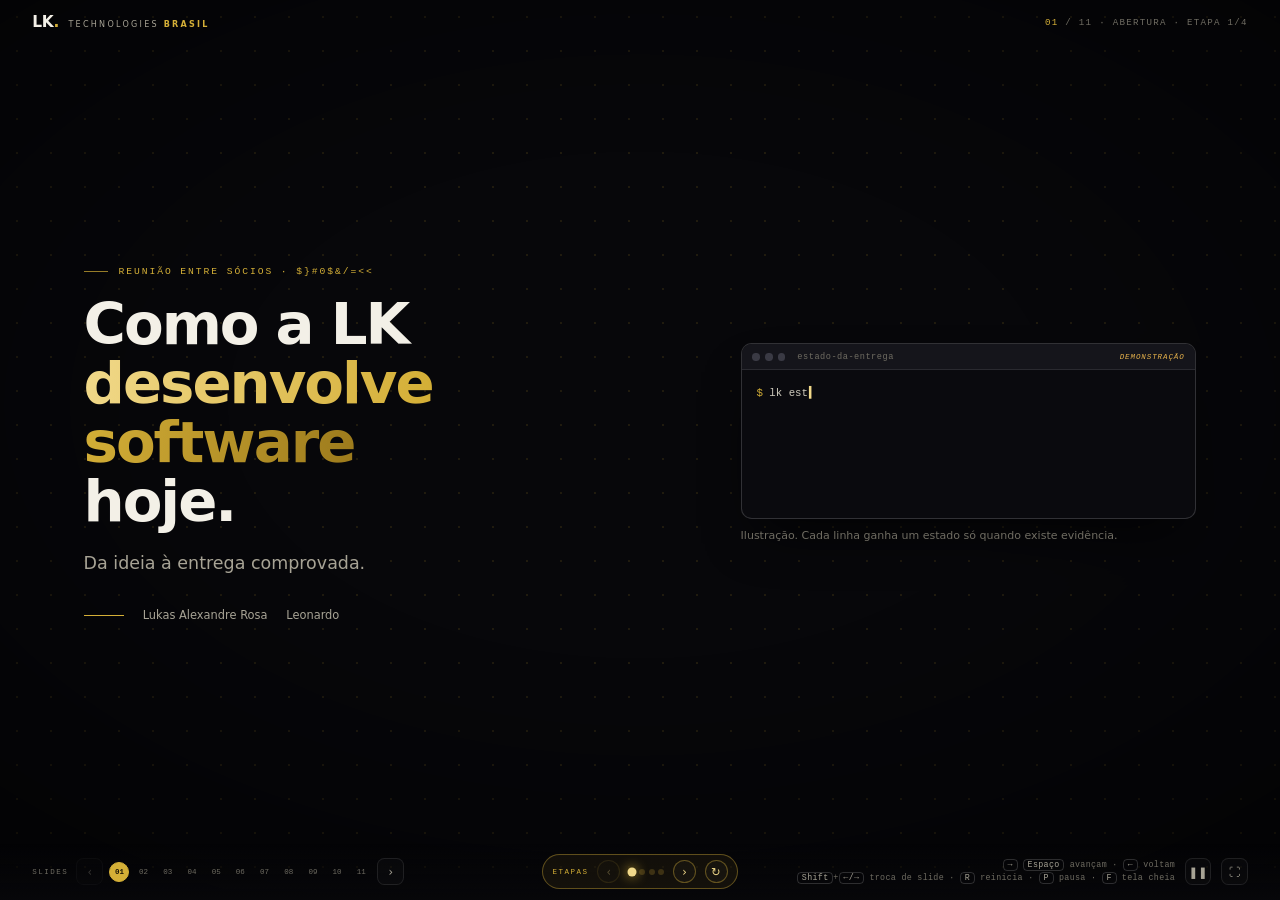
==== index.html @ 269b7177 "Apresentação interativa do fluxo de desenvolvimento da LK Reformulação didática da apresentação: 11 " ====
<!doctype html>
<html lang="pt-BR">
<head>
<meta charset="utf-8" />
<meta name="viewport" content="width=device-width, initial-scale=1" />
<meta name="theme-color" content="#07070a" />
<title>LK Technologies Brasil | Como desenvolvemos software</title>
<meta name="description" content="Experiência interativa do fluxo de desenvolvimento da LK Technologies Brasil, para alinhamento entre Lukas e Leonardo." />
<link rel="stylesheet" href="css/styles.css" />
</head>
<body>
<canvas id="bg" aria-hidden="true"></canvas>
<div class="vignette" aria-hidden="true"></div>

<header class="top">
  <a class="brand" href="#1" aria-label="Voltar à abertura">
    <span class="brand__mono">LK<i>.</i></span>
    <span class="brand__txt">TECHNOLOGIES <b>BRASIL</b></span>
  </a>
  <span class="where" id="where" aria-hidden="true"></span>
</header>

<main id="deck">

<!-- 01 · ABERTURA -->
<section class="slide s1" data-title="Abertura" data-max="3" aria-labelledby="t1">
  <div class="wrap">
    <div>
      <p class="eyebrow ac" style="--i:0" data-decrypt>Reunião entre sócios · 01.11.2026</p>
      <h1 class="h1 ac" id="t1" style="--i:1; margin-top:1.4rem">Como a LK<br /><em>desenvolve software</em><br />hoje.</h1>
      <p class="lead ac" style="--i:2">Da ideia à entrega comprovada.</p>
      <p class="who ac" style="--i:3"><span>Lukas Alexandre Rosa</span><span>Leonardo</span></p>
    </div>
    <div class="term-wrap ac" style="--i:3">
      <div class="term" role="img" aria-label="Demonstração ilustrativa: lista de estados de uma entrega, onde a homologação ainda aguarda GO">
        <div class="term__bar"><i></i><i></i><i></i><span>estado-da-entrega</span><em class="tag-s">demonstração</em></div>
        <div class="term__body" id="heroTerm"></div>
      </div>
      <p class="note">Ilustração. Cada linha ganha um estado só quando existe evidência.</p>
    </div>
  </div>
</section>

<!-- 02 · POR QUE MUDAMOS -->
<section class="slide s2" data-title="Por que mudamos" data-max="2" aria-labelledby="t2">
  <div class="wrap">
    <p class="eyebrow ac" style="--i:0" data-decrypt>Por que mudamos</p>
    <h2 class="h2 ac" id="t2" style="--i:1">Organizar o processo muda <em>o que conseguimos enxergar.</em></h2>
    <div class="cmp ac" style="--i:2">
      <div class="card pane pane--antes" data-lit-at="0" data-dim-at="1">
        <div class="pane__h"><b>ANTES</b><span>Demanda chega, execução com pouca formalização</span></div>
        <div class="chaos" aria-hidden="true">
          <span class="chip" style="left:2%;top:8%;--r:-4deg;--d:0">conversa</span>
          <span class="chip" style="left:38%;top:0%;--r:3deg;--d:1.2">pedido</span>
          <span class="chip" style="left:68%;top:18%;--r:-2deg;--d:2.1">ajuste</span>
          <span class="chip" style="left:14%;top:52%;--r:5deg;--d:.7">código</span>
          <span class="chip" style="left:52%;top:58%;--r:-5deg;--d:1.8">correção</span>
          <span class="chip" style="left:80%;top:62%;--r:3deg;--d:2.6">entrega?</span>
          <span class="q" style="left:30%;top:34%">?</span><span class="q" style="left:62%;top:40%">?</span><span class="q" style="left:44%;top:84%">?</span>
        </div>
        <p class="pane__f">Informação dispersa, decisões difíceis de rastrear, visibilidade limitada.</p>
      </div>
      <div class="card pane pane--hoje" data-lit-from="1" data-dim-until="0">
        <div class="pane__h"><b>HOJE</b><span>Demanda documentada, vinculada e com evidência</span></div>
        <div class="chain" aria-hidden="true">
          <span class="chip">demanda</span><i class="lnk"></i><span class="chip">issue</span><i class="lnk"></i><span class="chip">PR</span><i class="lnk"></i><span class="chip">CI</span><i class="lnk"></i><span class="chip">entrega</span>
        </div>
        <p class="pane__f">Prioridade registrada, implementação ligada a uma issue, qualidade comprovada.</p>
      </div>
    </div>
    <div class="card qa rv" data-from="2">
      <div class="q-h">Pergunta</div><div class="q-h">Antes</div><div class="q-h">Hoje</div>
      <div class="k">Onde está o escopo?</div><div class="b">Numa conversa</div><div class="a">Na issue, com critérios de aceite</div>
      <div class="k">Quem decidiu o quê?</div><div class="b">Difícil de reconstruir</div><div class="a">Registrado no histórico</div>
      <div class="k">Está pronto?</div><div class="b">Sem como provar</div><div class="a">Testes, PR e homologação mostram</div>
    </div>
  </div>
</section>

<!-- 03 · FLUXO COMPLETO -->
<section class="slide s3" data-title="Fluxo completo" data-max="7" aria-labelledby="t3">
  <div class="wrap">
    <p class="eyebrow ac" style="--i:0" data-decrypt>Fluxo completo · 8 etapas</p>
    <h2 class="h2 ac" id="t3" style="--i:1">Uma demanda percorre <em>oito etapas</em> até a entrega.</h2>
    <div class="track ac" id="track3" style="--i:2" role="group" aria-label="Etapas do fluxo; selecione uma">
      <i class="track-fill"></i>
    </div>
    <div class="card stage-card spot ac" style="--i:3" id="det3" aria-live="polite">
      <div class="ph"><span class="ph__n" id="d3n"></span><span class="ph__t" id="d3t"></span><span class="ph__back">Se falhar, a tarefa volta e a correção fica registrada ↩</span></div>
      <div class="fields" id="d3f"></div>
    </div>
  </div>
</section>

<!-- 04 · IDEIA VIRA ISSUE -->
<section class="slide s4" data-title="Ideia vira issue" data-max="7" aria-labelledby="t4">
  <div class="wrap">
    <div style="display:grid;gap:1.1rem">
      <p class="eyebrow ac" style="--i:0" data-decrypt>Uma ideia vira uma issue</p>
      <h2 class="h2 ac" id="t4" style="--i:1; font-size:2.2rem">Não começamos <em>escrevendo código.</em></h2>
      <div class="card idea ac" style="--i:2">
        <span class="idea__tag">Ideia inicial</span>
        <q>Precisamos permitir que um novo usuário crie sua conta na LK.</q>
        <div class="why rv" data-from="7">
          <h4>Sem especificação</h4>
          <p>o código cresce sem limite de escopo</p>
          <p>ninguém consegue provar que funciona</p>
          <p>os bloqueios aparecem tarde</p>
        </div>
      </div>
    </div>
    <div style="display:grid;gap:0.7rem; --i:3" class="ac">
      <span class="tag-demo">Exemplo didático · não é uma issue real</span>
      <div class="gh" role="group" aria-label="Issue em construção">
        <div class="gh__head">
          <b>Cadastro de usuário com e-mail verificado</b><span class="no">#—</span>
          <span class="pill pill--ok rv" data-from="7" style="margin-left:auto">Pronta para execução</span>
        </div>
        <div class="gh__body" id="issueBody">
          <div class="sec rv" data-from="1"><h4>Problema</h4><p>Não existe um caminho próprio para uma pessoa nova criar conta nos produtos da LK.</p></div>
          <div class="sec rv" data-from="2"><h4>Objetivo</h4><p>Permitir o cadastro de um usuário com e-mail verificado.</p></div>
          <div class="sec rv" data-from="3"><h4>Escopo</h4><p>Formulário · validação · e-mail de confirmação · conta na base central.</p></div>
          <div class="sec rv" data-from="4"><h4>Exclusões</h4><p class="x">Login com Google (trilha própria) · recuperação de senha.</p></div>
          <div class="sec rv" data-from="5"><h4>Aceite</h4><ul><li>Pessoa nova cria a conta e recebe o e-mail</li><li>E-mail inválido ou repetido mostra erro claro</li><li>Papéis do LK System interno seguem intactos</li></ul></div>
          <div class="sec rv" data-from="6"><h4>Dependências</h4><p>SMTP confiável · base central de usuários.</p></div>
        </div>
      </div>
    </div>
  </div>
</section>

<!-- 05 · IA -->
<section class="slide s5" data-title="Uso de IA" data-max="5" aria-labelledby="t5">
  <div class="wrap">
    <p class="eyebrow ac" style="--i:0" data-decrypt>Como uso inteligência artificial</p>
    <h2 class="h2 ac" id="t5" style="--i:1">A IA acelera a execução. <em>A decisão continua humana.</em></h2>
    <div class="flow5 ac" style="--i:2">
      <div class="card actor spot" data-lit-at="1" data-on-from="2">
        <span class="role">Estratégia</span><h3>ChatGPT · Mia</h3>
        <p>Consolida contexto, pesquisa, planeja e escreve a especificação.</p>
      </div>
      <div class="conn" data-hot-from="2" id="c1"><span>escopo<br>definido</span><i class="pk"></i></div>
      <div class="card actor spot" data-lit-at="2" data-on-from="3">
        <span class="role">Método</span><h3>DDAE</h3>
        <p>Investiga alternativas e sustenta decisões técnicas.</p><span class="opt">QUANDO APLICÁVEL</span>
      </div>
      <div class="conn" data-hot-from="3"><span>decisão<br>justificada</span><i class="pk"></i></div>
      <div class="card actor spot" data-lit-at="3" data-on-from="4">
        <span class="role">Execução</span><h3>Claude Code</h3>
        <p>Executa uma tarefa delimitada: lê o repositório, implementa e roda verificações.</p>
      </div>
      <div class="conn" data-hot-from="4"><span>diff +<br>testes</span><i class="pk"></i></div>
      <div class="card actor actor--human spot" data-lit-at="4" data-on-from="5">
        <span class="role">Responsabilidade</span><h3>Lukas</h3>
        <p>Orienta, decide, revisa riscos e valida as evidências.</p>
      </div>
    </div>
    <p class="fb rv" data-from="4">Se a evidência não convence, o trabalho volta: ajustar escopo, reexecutar, revisar.</p>
    <div class="card verdict rv" data-from="5"><span class="big">Regra</span><span>A IA <em>acelera</em> pesquisa, código e verificação — não substitui <em>julgamento nem responsabilidade</em> pela entrega.</span></div>
  </div>
</section>

<!-- 06 · GITHUB -->
<section class="slide s6" data-title="GitHub e rastreabilidade" data-max="5" aria-labelledby="t6">
  <div class="wrap">
    <p class="eyebrow ac" style="--i:0" data-decrypt>GitHub · organização e rastreabilidade</p>
    <h2 class="h2 ac" id="t6" style="--i:1">Cada entrega tem <em>endereço e histórico.</em></h2>
    <div class="track ac" id="track6" style="--i:2; --n:6" role="group" aria-label="Hierarquia no GitHub; selecione um elemento"><i class="track-fill"></i></div>
    <div class="card stage-card spot ac" style="--i:3" aria-live="polite">
      <div>
        <div class="ph"><span class="ph__n" id="d6n"></span><span class="ph__t" id="d6t"></span></div>
        <div class="kv" id="d6kv"></div>
      </div>
      <div style="display:grid;gap:0.5rem;align-content:center">
        <span class="tag-demo">Exemplo ilustrativo</span>
        <div class="mock" id="d6m"></div>
      </div>
    </div>
  </div>
</section>

<!-- 07 · DIA A DIA -->
<section class="slide s7" data-title="Meu dia a dia" data-max="7" aria-labelledby="t7">
  <div class="wrap">
    <div style="display:flex;align-items:center;gap:1.2rem;flex-wrap:wrap">
      <div style="display:grid;gap:0.7rem">
        <p class="eyebrow ac" style="--i:0" data-decrypt>Meu dia a dia desenvolvendo</p>
        <h2 class="h2 ac" id="t7" style="--i:1; font-size:2.1rem; max-width:none">Uma issue avança, <em>passo a passo.</em></h2>
      </div>
      <span class="tag-demo ac" style="--i:2; margin-left:auto">Simulação didática · comandos e logs ilustrativos, não são uma execução real</span>
    </div>
    <div class="sim ac" style="--i:3">
      <ol class="card rail" id="rail7">
        <li><b>1</b>Selecionar a tarefa</li><li><b>2</b>Criar a branch</li><li><b>3</b>Desenvolver</li><li><b>4</b>Executar testes</li><li><b>5</b>Abrir o PR</li><li><b>6</b>Verificar o CI</li><li><b>7</b>Registrar o resultado</li>
      </ol>
      <div class="simmain">
        <div class="card kcard" id="k7"><span class="no">card</span><span class="ti">Cadastro de usuário com e-mail verificado</span><span class="pill pill--gold" id="k7s">Pronto para executar</span></div>
        <div class="panes">
          <div class="pn on" data-p="0"><div class="idle card"><b>Próximo card prioritário</b><span>Avance com → para iniciar a simulação.</span></div></div>
          <div class="pn" data-p="1"><div class="card crit"><h4>Lê o card e isola o escopo</h4><ul id="crit1"><li><span class="bx">✓</span>Pessoa nova cria a conta e recebe o e-mail</li><li><span class="bx">✓</span>E-mail inválido ou repetido mostra erro claro</li><li><span class="bx">✓</span>Papéis do LK System interno seguem intactos</li></ul></div></div>
          <div class="pn" data-p="2"><div class="term"><div class="term__bar"><i></i><i></i><i></i><span>terminal · git</span><em class="tag-s">simulação</em></div><div class="term__body" id="tm2"></div></div></div>
          <div class="pn" data-p="3"><div class="term"><div class="term__bar"><i></i><i></i><i></i><span>editor · src/signup.ts</span><em class="tag-s">exemplo</em></div><div class="code"><pre id="cd3"></pre><div class="callout"><div><b>Critério</b>E-mail inválido mostra erro claro</div><div><b>Escopo</b>Só validação. Login com Google fica fora.</div></div></div></div></div>
          <div class="pn" data-p="4"><div class="term"><div class="term__bar"><i></i><i></i><i></i><span>terminal · testes</span><em class="tag-s">saída simulada</em></div><div class="term__body" id="tm4"></div></div></div>
          <div class="pn" data-p="5"><div class="card prc"><h4>Cadastro: criar conta com e-mail verificado <span class="pill pill--ok">Aberto</span></h4><div class="br"><code>feat/cadastro-usuario</code> → <code>main</code></div><ul><li>Fecha a issue do card (vínculo explícito)</li><li>Diff pequeno, dentro do escopo</li><li>Testes e critérios de aceite descritos</li></ul></div></div>
          <div class="pn" data-p="6"><div class="card"><ul class="checks" id="ck6"></ul></div></div>
          <div class="pn" data-p="7"><div class="card done"><div class="ev"><div><b>Pull request</b>revisado e vinculado à issue</div><div><b>Checks</b>lint, tipos, testes e build verdes</div><div><b>Critérios</b>3 de 3 demonstrados</div></div><div class="warnbox">Estado: <b>Validado (G1)</b>. Ainda não publicado: faltam homologação (G2) e publicação (G3).</div></div></div>
        </div>
      </div>
    </div>
  </div>
</section>

<!-- 08 · GATES -->
<section class="slide s8" data-title="Como sabemos que está pronto" data-max="4" aria-labelledby="t8">
  <div class="wrap" style="gap:1.1rem">
    <p class="eyebrow ac" style="--i:0" data-decrypt>Como sabemos que está pronto</p>
    <h2 class="h2 ac" id="t8" style="--i:1; font-size:2.2rem; max-width:none">Três gates. <em>CI verde é só o primeiro.</em></h2>
    <div class="ladder ac" id="ladder8" style="--i:2" role="list" aria-label="Estados de uma entrega"></div>
    <div class="gates ac" id="gates8" style="--i:3"></div>
    <div class="gbottom ac" style="--i:4">
      <div class="card logbox"><div class="term__body" id="log8" style="background:transparent"></div></div>
      <div class="card fixrow">
        <p id="fixTxt"></p>
        <button class="btn rv" data-act="next" data-at="1">Corrigir</button>
      </div>
    </div>
  </div>
</section>

<!-- 09 · CASOS REAIS -->
<section class="slide s9" data-title="Casos reais" data-max="2" aria-labelledby="t9">
  <div class="wrap">
    <p class="eyebrow ac" style="--i:0" data-decrypt>Casos reais da LK</p>
    <h2 class="h2 ac" id="t9" style="--i:1">O método aplicado: <em>três estados diferentes.</em></h2>
    <div class="tabs ac" id="tabs9" style="--i:2" role="group" aria-label="Projetos"></div>
    <div class="card s9det spot ac" style="--i:3" aria-live="polite">
      <div><div class="big-n" id="s9n"></div><div class="big-l" id="s9l"></div><div class="state" id="s9s"></div></div>
      <div><ul class="tl" id="s9tl"></ul><div class="s9links" id="s9lk"></div></div>
    </div>
    <p class="note ac" style="--i:4">Recortes do acompanhamento até 31/10/2026. Os estados podem mudar depois dessa data; nada aqui supõe publicação sem GO registrado.</p>
  </div>
</section>

<!-- 10 · COMO LEONARDO ACOMPANHA -->
<section class="slide s10" data-title="Como Leonardo acompanha" data-max="5" aria-labelledby="t10">
  <div class="wrap" style="gap:1.1rem">
    <p class="eyebrow ac" style="--i:0" data-decrypt>Transparência entre sócios</p>
    <h2 class="h2 ac" id="t10" style="--i:1; font-size:2.3rem; max-width:none">Leonardo acompanha <em>sem precisar perguntar.</em></h2>
    <div style="display:flex;gap:1rem;align-items:center;flex-wrap:wrap; --i:2" class="ac">
      <span class="tag-demo">Visão ilustrativa do GitHub Project · com base nos checkpoints de 31/10</span>
      <div class="qs"><span>O que estamos fazendo?</span><span>O que está bloqueado?</span><span>O que falta decidir?</span><span>Qual evidência sustenta o status?</span></div>
    </div>
    <div class="board ac" id="board10" style="--i:3"></div>
    <div class="card cdet spot ac" style="--i:4" id="cdet10" aria-live="polite"></div>
  </div>
</section>

<!-- 11 · ENCERRAMENTO -->
<section class="slide s11" data-title="Encerramento" data-max="2" aria-labelledby="t11">
  <div class="wrap">
    <p class="eyebrow ac" style="--i:0" data-decrypt>O próximo ciclo da LK</p>
    <div class="asm ac" style="--i:1" aria-hidden="true">
      <i class="rail-l"></i>
      <span class="chip" style="--k:0;--x:4;--y:20;--r:-6deg;--ax:3">necessidade</span>
      <span class="chip" style="--k:1;--x:18;--y:70;--r:5deg;--ax:14">pesquisa</span>
      <span class="chip" style="--k:2;--x:30;--y:10;--r:-3deg;--ax:24">especificação</span>
      <span class="chip" style="--k:3;--x:44;--y:66;--r:6deg;--ax:36.5">planejamento</span>
      <span class="chip" style="--k:4;--x:54;--y:14;--r:-5deg;--ax:48">implementação</span>
      <span class="chip" style="--k:5;--x:66;--y:72;--r:4deg;--ax:61">validação</span>
      <span class="chip" style="--k:6;--x:78;--y:8;--r:-4deg;--ax:72">homologação</span>
      <span class="chip" style="--k:7;--x:88;--y:64;--r:3deg;--ax:85">publicação</span>
    </div>
    <h2 class="h2 ac" id="t11" style="--i:2">Nosso desenvolvimento precisa ser <em>compreensível, rastreável e verificável.</em></h2>
    <div class="prios rv" data-from="2">
      <div class="card"><b>01</b>Concluir e publicar Clientes V2 após o GO</div>
      <div class="card"><b>02</b>Fechar os gates do LK Identity</div>
      <div class="card"><b>03</b>Consolidar Project, CI e runners</div>
      <div class="card"><b>04</b>Replicar o método em novos clientes</div>
    </div>
    <p class="endq rv" data-from="2">Léo, com esse fluxo você acompanha o trabalho, participa das decisões e sabe o que realmente está pronto.</p>
    <p class="endbrand rv" data-from="2">LK<i>.</i><small>TECHNOLOGIES BRASIL</small></p>
  </div>
</section>

</main>

<footer class="bar" role="toolbar" aria-label="Controles da apresentação">
  <div class="ctl-group">
    <span class="ctl-label">Slides</span>
    <div class="gnav">
      <button class="ibtn" id="gPrev" aria-label="Slide anterior">‹</button>
      <div class="dots" id="dots"></div>
      <button class="ibtn" id="gNext" aria-label="Próximo slide">›</button>
    </div>
  </div>
  <div class="snav" id="snav" hidden>
    <span class="ctl-label">Etapas</span>
    <button class="ibtn" id="sPrev" aria-label="Etapa anterior">‹</button>
    <div class="pips" id="pips" aria-hidden="true"></div>
    <button class="ibtn" id="sNext" aria-label="Próxima etapa">›</button>
    <button class="ibtn" id="sReset" aria-label="Reiniciar esta demonstração" title="Reiniciar (R)">↻</button>
  </div>
  <div class="bar-r">
    <div class="keys"><kbd>→</kbd> <kbd>Espaço</kbd> avançam · <kbd>←</kbd> voltam<br /><kbd>Shift</kbd>+<kbd>←/→</kbd> troca de slide · <kbd>R</kbd> reinicia · <kbd>P</kbd> pausa · <kbd>F</kbd> tela cheia</div>
    <button class="ibtn pause-b" id="bPause" aria-label="Pausar animações (P)" title="Pausar (P)">❚❚</button>
    <button class="ibtn" id="bFull" aria-label="Tela cheia (F)" title="Tela cheia (F)">⛶</button>
  </div>
</footer>
<div class="sr" id="live" aria-live="polite"></div>
<noscript><p style="position:fixed;inset:5rem 2rem;color:#f3f0e7">Esta apresentação precisa de JavaScript.</p></noscript>

<script src="js/engine.js"></script>
<script src="js/slides.js"></script>
</body>
</html>
---- css/styles.css ----
/* LK Technologies Brasil — Development Workflow Experience
   Tokens, layout base, componentes e slides. Sem dependências externas. */

:root {
  --bg: #07070a;
  --bg-2: #0d0d11;
  --graphite: #15151b;
  --graphite-2: #1c1c24;
  --line: rgba(255, 255, 255, 0.09);
  --line-2: rgba(255, 255, 255, 0.16);
  --gold: #d4af37;
  --gold-hi: #f1d98a;
  --gold-lo: #9c7a1c;
  --gold-a: rgba(212, 175, 55, 0.14);
  --gold-b: rgba(212, 175, 55, 0.4);
  --text: #f3f0e7;
  --muted: #a7a395;
  --faint: #6f6c62;
  --ok: #62cf92;
  --bad: #ec6a5f;
  --warn: #e9b44c;
  --sans: "Inter", "Segoe UI Variable Text", "Segoe UI", system-ui, -apple-system, sans-serif;
  --mono: "Cascadia Code", "JetBrains Mono", "SFMono-Regular", Consolas, "Liberation Mono", monospace;
  --ease: cubic-bezier(0.22, 0.8, 0.24, 1);
  /* Escala: a interface é desenhada em ~95rem × 53rem e escala com a janela. */
  font-size: clamp(11px, min(1.05vw, 1.9vh), 21px);
  color-scheme: dark;
}

* { box-sizing: border-box; }
html, body { height: 100%; margin: 0; background: var(--bg); color: var(--text); font-family: var(--sans); overflow: hidden; }
body { -webkit-font-smoothing: antialiased; }
button { font: inherit; color: inherit; cursor: pointer; background: none; border: 0; padding: 0; }
a { color: var(--gold-hi); }
:focus-visible { outline: 2px solid var(--gold-hi); outline-offset: 3px; border-radius: 4px; }
h1, h2, h3, p, ul, ol { margin: 0; }
ul, ol { padding: 0; list-style: none; }
code, .mono { font-family: var(--mono); }

#bg { position: fixed; inset: 0; width: 100%; height: 100%; z-index: 0; pointer-events: none; }
.vignette { position: fixed; inset: 0; z-index: 1; pointer-events: none;
  background: radial-gradient(ellipse 80% 70% at 50% 45%, transparent 40%, rgba(0, 0, 0, 0.55) 100%); }

/* ---------- Barra superior ---------- */
.top { position: fixed; z-index: 20; top: 0; left: 0; right: 0; height: 3.3rem; padding: 0 2.4rem;
  display: flex; align-items: center; justify-content: space-between; }
.brand { display: flex; align-items: baseline; gap: 0.7rem; text-decoration: none; color: var(--text); }
.brand__mono { font-weight: 800; font-size: 1.15rem; letter-spacing: -0.02em; }
.brand__mono i { color: var(--gold); font-style: normal; }
.brand__txt { font-size: 0.6rem; letter-spacing: 0.28em; color: var(--muted); }
.brand__txt b { color: var(--gold); font-weight: 600; }
.where { font-family: var(--mono); font-size: 0.68rem; letter-spacing: 0.14em; color: var(--faint); text-transform: uppercase; }
.where b { color: var(--gold); font-weight: 500; }

/* ---------- Palco / slides ---------- */
#deck { position: fixed; inset: 3.3rem 0 4.2rem; z-index: 5; }
.slide { position: absolute; inset: 0; opacity: 0; visibility: hidden; transform: translateY(0.8rem);
  transition: opacity 0.45s var(--ease), transform 0.55s var(--ease), visibility 0s 0.5s; }
.slide.is-active { opacity: 1; visibility: visible; transform: none; transition: opacity 0.5s var(--ease), transform 0.6s var(--ease); }
.slide:not(.is-active) * { animation-play-state: paused !important; }
.wrap { height: 100%; width: 100%; max-width: 92rem; margin: 0 auto; padding: 0 4.6rem; display: flex; flex-direction: column; justify-content: center; gap: 1.5rem; }

.eyebrow { font-family: var(--mono); font-size: 0.72rem; letter-spacing: 0.2em; text-transform: uppercase; color: var(--gold); display: flex; align-items: center; gap: 0.8rem; }
.eyebrow::before { content: ""; width: 1.8rem; height: 1px; background: var(--gold); opacity: 0.7; }
.h2 { font-size: 2.55rem; line-height: 1.08; letter-spacing: -0.025em; font-weight: 650; max-width: 26ch; }
.h2 em, .h1 em { font-style: normal; background: linear-gradient(100deg, var(--gold-hi), var(--gold) 55%, var(--gold-lo)); -webkit-background-clip: text; background-clip: text; color: transparent; }
.lead { font-size: 1.12rem; line-height: 1.5; color: var(--muted); max-width: 52ch; }
.note { font-size: 0.82rem; color: var(--faint); line-height: 1.45; }
.tag-demo { display: inline-flex; align-items: center; gap: 0.5rem; font-family: var(--mono); font-size: 0.64rem; letter-spacing: 0.14em; text-transform: uppercase; color: var(--warn); border: 1px dashed rgba(233, 180, 76, 0.5); padding: 0.28rem 0.6rem; border-radius: 99px; width: fit-content; }
.tag-demo::before { content: ""; width: 0.38rem; height: 0.38rem; border-radius: 50%; background: var(--warn); }

/* Entrada: Animated Content (cascata por --i) */
.ac { opacity: 0; transform: translateY(0.9rem); }
.slide.is-active .ac { opacity: 1; transform: none; transition: opacity 0.7s var(--ease), transform 0.8s var(--ease); transition-delay: calc(var(--i, 0) * 80ms + 120ms); }

/* Revelar por etapa (aplicado via data-from / data-at / data-until) */
.rv { opacity: 0; transform: translateY(0.7rem); pointer-events: none; transition: opacity 0.5s var(--ease), transform 0.6s var(--ease); }
.rv[data-show="1"] { opacity: 1; transform: none; pointer-events: auto; }
[data-dim="1"] { opacity: 0.32; filter: saturate(0.4); }

/* ---------- Cartões, Spotlight ---------- */
.card { position: relative; background: linear-gradient(180deg, rgba(255, 255, 255, 0.035), rgba(255, 255, 255, 0.015)); border: 1px solid var(--line); border-radius: 0.9rem; overflow: hidden; transition: border-color 0.4s, background 0.4s, opacity 0.5s, filter 0.5s, transform 0.5s var(--ease); }
.spot::before { content: ""; position: absolute; inset: 0; pointer-events: none; opacity: 0; transition: opacity 0.35s;
  background: radial-gradient(18rem circle at var(--mx, 50%) var(--my, 50%), rgba(212, 175, 55, 0.16), transparent 65%); }
.spot:hover::before { opacity: 1; }
.spot > * { position: relative; }
.card[data-on="1"] { border-color: var(--line-2); }
.card[data-lit="1"] { border-color: var(--gold-b); background: linear-gradient(180deg, rgba(212, 175, 55, 0.1), rgba(212, 175, 55, 0.025)); box-shadow: 0 0 0 1px rgba(212, 175, 55, 0.12), 0 1.2rem 3rem -1.4rem rgba(212, 175, 55, 0.35); }

/* ---------- Barra inferior (navegação global x etapas) ---------- */
.bar { position: fixed; z-index: 20; left: 0; right: 0; bottom: 0; height: 4.2rem; padding: 0 2.4rem; display: grid; grid-template-columns: 1fr auto 1fr; align-items: center; gap: 1.2rem; background: linear-gradient(0deg, rgba(7, 7, 10, 0.95), rgba(7, 7, 10, 0)); }
.ctl-group { display: flex; align-items: center; gap: 0.6rem; }
.ctl-label { font-family: var(--mono); font-size: 0.56rem; letter-spacing: 0.2em; color: var(--faint); text-transform: uppercase; }
.gnav { display: flex; align-items: center; gap: 0.45rem; }
.ibtn { width: 2rem; height: 2rem; display: inline-grid; place-items: center; border-radius: 0.55rem; border: 1px solid var(--line); color: var(--muted); background: rgba(255, 255, 255, 0.02); transition: all 0.25s; font-size: 0.85rem; }
.ibtn:hover { border-color: var(--gold-b); color: var(--gold-hi); }
.ibtn[disabled] { opacity: 0.3; pointer-events: none; }
.dots { display: flex; gap: 0.3rem; align-items: center; }
.dot { width: 1.5rem; height: 1.5rem; display: grid; place-items: center; border-radius: 50%; font-family: var(--mono); font-size: 0.56rem; color: var(--faint); border: 1px solid transparent; transition: all 0.3s; }
.dot:hover { color: var(--text); border-color: var(--line-2); }
.dot[aria-current="true"] { color: #1a1405; background: var(--gold); border-color: var(--gold); font-weight: 700; }
.dot.seen { color: var(--muted); }
.snav { display: flex; align-items: center; gap: 0.65rem; padding: 0.38rem 0.7rem; border-radius: 99px; border: 1px solid var(--gold-b); background: rgba(212, 175, 55, 0.07); transition: opacity 0.3s; }
.snav[hidden] { display: none; }
.snav .ctl-label { color: var(--gold); }
.snav .ibtn { border-color: var(--gold-b); color: var(--gold-hi); width: 1.7rem; height: 1.7rem; border-radius: 50%; }
.pips { display: flex; gap: 0.28rem; align-items: center; }
.pip { width: 0.45rem; height: 0.45rem; border-radius: 50%; background: rgba(212, 175, 55, 0.22); transition: all 0.3s; }
.pip.on { background: var(--gold); }
.pip.cur { background: var(--gold-hi); transform: scale(1.5); box-shadow: 0 0 0.6rem var(--gold); }
.bar-r { display: flex; justify-content: flex-end; align-items: center; gap: 0.7rem; }
.keys { font-size: 0.62rem; color: var(--faint); font-family: var(--mono); letter-spacing: 0.04em; text-align: right; line-height: 1.5; }
.keys kbd { font-family: var(--mono); border: 1px solid var(--line-2); border-radius: 4px; padding: 0 0.28rem; color: var(--muted); }
body.paused .pause-b { color: var(--warn); border-color: var(--warn); }
.sr { position: absolute; width: 1px; height: 1px; overflow: hidden; clip: rect(0 0 0 0); white-space: nowrap; }

/* ---------- Trilho Stepper (slides 3 e 6) ---------- */
.track { --n: 8; --p: 0; position: relative; display: grid; grid-template-columns: repeat(var(--n), 1fr); }
.track::before, .track-fill { content: ""; position: absolute; top: 1.2rem; left: calc(50% / var(--n)); height: 2px; }
.track::before { right: calc(50% / var(--n)); background: var(--line-2); }
.track-fill { width: calc((100% - 100% / var(--n)) * var(--p)); background: linear-gradient(90deg, var(--gold-lo), var(--gold-hi)); transition: width 0.8s var(--ease); box-shadow: 0 0 0.8rem rgba(212, 175, 55, 0.6); }
.track-fill::after { content: ""; position: absolute; right: -0.35rem; top: -0.33rem; width: 0.7rem; height: 0.7rem; border-radius: 50%; background: var(--gold-hi); box-shadow: 0 0 1rem 0.2rem rgba(241, 217, 138, 0.8); }
.node { position: relative; z-index: 2; display: flex; flex-direction: column; align-items: center; gap: 0.6rem; text-align: center; padding: 0 0.2rem; }
.node__c { width: 2.45rem; height: 2.45rem; border-radius: 50%; display: grid; place-items: center; font-family: var(--mono); font-size: 0.78rem; background: var(--bg-2); border: 1.5px solid var(--line-2); color: var(--muted); transition: all 0.5s var(--ease); }
.node__t { font-size: 0.82rem; font-weight: 550; color: var(--muted); transition: color 0.4s; }
.node:hover .node__c { border-color: var(--gold-b); color: var(--gold-hi); }
.node[data-state="done"] .node__c { background: rgba(212, 175, 55, 0.18); border-color: var(--gold); color: var(--gold-hi); }
.node[data-state="done"] .node__t { color: var(--text); }
.node[data-state="active"] .node__c { background: var(--gold); color: #1a1405; border-color: var(--gold-hi); transform: scale(1.18); box-shadow: 0 0 1.6rem rgba(212, 175, 55, 0.55); font-weight: 700; }
.node[data-state="active"] .node__t { color: var(--gold-hi); }

/* ---------- Slide 1 ---------- */
.s1 .wrap { justify-content: center; display: grid; grid-template-columns: 1.15fr 0.85fr; align-items: center; gap: 3rem; }
.h1 { font-size: 4.3rem; line-height: 1.02; letter-spacing: -0.035em; font-weight: 700; }
.s1 .lead { margin-top: 1.4rem; font-size: 1.3rem; }
.s1 .who { margin-top: 2.4rem; display: flex; gap: 1.4rem; align-items: center; font-size: 0.85rem; color: var(--muted); }
.s1 .who::before { content: ""; width: 3rem; height: 1px; background: var(--gold); }
.term { background: #0a0a0e; border: 1px solid var(--line-2); border-radius: 0.8rem; overflow: hidden; font-family: var(--mono); box-shadow: 0 2rem 4rem -1.5rem rgba(0, 0, 0, 0.8); }
.term__bar { display: flex; align-items: center; gap: 0.4rem; padding: 0.55rem 0.8rem; background: var(--graphite); border-bottom: 1px solid var(--line); font-size: 0.64rem; color: var(--faint); }
.term__bar i { width: 0.55rem; height: 0.55rem; border-radius: 50%; background: #3a3a44; }
.term__bar span { margin-left: 0.5rem; letter-spacing: 0.06em; }
.term__bar .tag-s { margin-left: auto; color: var(--warn); letter-spacing: 0.12em; text-transform: uppercase; font-size: 0.56rem; }
.term__body { padding: 1rem 1.1rem; font-size: 0.8rem; line-height: 1.75; color: #cfcbbd; min-height: 11rem; white-space: pre-wrap; }
.term__body .p { color: var(--gold); }
.term__body .ok { color: var(--ok); }
.term__body .bad { color: var(--bad); }
.term__body .dim { color: var(--faint); }
.term__body .wait { color: var(--warn); }
.caret::after { content: "▍"; color: var(--gold-hi); animation: blink 1s steps(2) infinite; margin-left: 1px; }
@keyframes blink { 50% { opacity: 0; } }
.s1 .term-wrap { display: grid; gap: 0.7rem; }

/* ---------- Slide 2 ---------- */
.cmp { display: grid; grid-template-columns: 1fr 1fr; gap: 1.2rem; }
.pane { padding: 1.1rem 1.3rem 1.2rem; display: flex; flex-direction: column; gap: 0.9rem; min-height: 15rem; }
.pane__h { display: flex; align-items: baseline; gap: 0.8rem; }
.pane__h b { font-family: var(--mono); letter-spacing: 0.16em; font-size: 0.78rem; }
.pane__h span { color: var(--muted); font-size: 0.86rem; }
.pane--antes .pane__h b { color: var(--bad); }
.pane--hoje .pane__h b { color: var(--gold-hi); }
.chaos { position: relative; flex: 1; min-height: 9.6rem; }
.chip { position: absolute; padding: 0.38rem 0.7rem; border-radius: 0.5rem; border: 1px solid var(--line-2); background: var(--graphite); font-size: 0.78rem; color: var(--muted); white-space: nowrap; }
.chaos .chip { border-style: dashed; animation: drift 6s ease-in-out infinite alternate; animation-delay: calc(var(--d, 0) * -1s); }
@keyframes drift { from { translate: 0 0; rotate: var(--r, 0deg); } to { translate: 0.35rem -0.4rem; rotate: calc(var(--r, 0deg) * -0.6); } }
.chaos .q { position: absolute; color: var(--bad); font-family: var(--mono); font-size: 1.1rem; opacity: 0.7; }
.chain { flex: 1; display: flex; align-items: center; flex-wrap: nowrap; min-height: 9.6rem; }
.chain .chip { position: relative; border-color: var(--gold-b); color: var(--text); background: rgba(212, 175, 55, 0.08); }
.lnk { flex: 1; height: 2px; background: var(--gold-b); transform-origin: left; transform: scaleX(0); transition: transform 0.7s var(--ease); min-width: 0.6rem; }
[data-step="1"] .lnk, [data-step="2"] .lnk { transform: scaleX(1); }
.chain .chip { opacity: 0.4; transition: opacity 0.5s, transform 0.5s; }
[data-step="1"] .chain .chip, [data-step="2"] .chain .chip { opacity: 1; }
.chain .chip:nth-of-type(2) { transition-delay: 0.1s; } .chain .chip:nth-of-type(3) { transition-delay: 0.2s; }
.chain .chip:nth-of-type(4) { transition-delay: 0.3s; } .chain .chip:nth-of-type(5) { transition-delay: 0.4s; }
.pane__f { font-size: 0.82rem; color: var(--muted); }
.qa { display: grid; grid-template-columns: 1.1fr 1fr 1fr; font-size: 0.9rem; }
.qa > div { padding: 0.62rem 1rem; border-top: 1px solid var(--line); }
.qa .q-h { color: var(--faint); font-family: var(--mono); font-size: 0.66rem; letter-spacing: 0.14em; text-transform: uppercase; border-top: 0; }
.qa .b { color: var(--muted); }
.qa .a { color: var(--gold-hi); }
.qa .k { color: var(--text); font-weight: 550; }

/* ---------- Slide 3 ---------- */
.stage-card { padding: 1.4rem 1.6rem 1.5rem; margin-top: 0.4rem; }
.ph { display: flex; align-items: baseline; gap: 1rem; margin-bottom: 1.1rem; }
.ph__n { font-family: var(--mono); font-size: 0.8rem; color: var(--gold); letter-spacing: 0.1em; }
.ph__t { font-size: 1.7rem; font-weight: 650; letter-spacing: -0.02em; }
.ph__back { margin-left: auto; font-size: 0.74rem; color: var(--faint); }
.fields { display: grid; grid-template-columns: repeat(5, 1fr); gap: 0.8rem; position: relative; }
.fld { padding: 0.15rem 0 0 0.85rem; border-left: 2px solid var(--line-2); position: relative; }
.fld:nth-child(2) { border-color: var(--gold-lo); }
.fld:nth-child(5) { border-color: var(--gold); }
.fld small { display: block; font-family: var(--mono); font-size: 0.6rem; letter-spacing: 0.16em; text-transform: uppercase; color: var(--faint); margin-bottom: 0.4rem; }
.fld p { font-size: 0.9rem; line-height: 1.4; color: var(--text); }
.fld:nth-child(5) small { color: var(--gold); }
.swap .fld { animation: fld-in 0.65s var(--ease) both; animation-delay: calc(var(--k) * 70ms); }
@keyframes fld-in { from { opacity: 0; transform: translateY(0.7rem); } to { opacity: 1; transform: none; } }

/* ---------- Slide 4 ---------- */
.s4 .wrap { display: grid; grid-template-columns: 0.85fr 1.15fr; gap: 2.6rem; align-items: center; }
.idea { padding: 1.5rem; display: grid; gap: 1rem; }
.idea q { display: block; font-size: 1.5rem; line-height: 1.3; font-weight: 550; letter-spacing: -0.015em; quotes: "“" "”"; }
.idea__tag { font-family: var(--mono); font-size: 0.62rem; letter-spacing: 0.16em; text-transform: uppercase; color: var(--faint); }
.why { display: grid; gap: 0.55rem; padding-top: 0.5rem; border-top: 1px solid var(--line); }
.why p { font-size: 0.86rem; color: var(--muted); display: flex; gap: 0.6rem; }
.why p::before { content: "✕"; color: var(--bad); font-family: var(--mono); }
.why h4 { margin: 0; font-size: 0.78rem; font-family: var(--mono); color: var(--gold); letter-spacing: 0.14em; text-transform: uppercase; }
.gh { background: #0f1015; border: 1px solid var(--line-2); border-radius: 0.8rem; overflow: hidden; }
.gh__head { padding: 0.8rem 1.1rem; background: var(--graphite); border-bottom: 1px solid var(--line); display: flex; align-items: center; gap: 0.7rem; flex-wrap: wrap; }
.gh__head b { font-size: 1rem; font-weight: 600; }
.gh__head .no { color: var(--faint); font-family: var(--mono); font-size: 0.85rem; }
.pill { font-family: var(--mono); font-size: 0.62rem; letter-spacing: 0.06em; padding: 0.18rem 0.55rem; border-radius: 99px; border: 1px solid var(--line-2); color: var(--muted); white-space: nowrap; }
.pill--gold { color: var(--gold-hi); border-color: var(--gold-b); background: var(--gold-a); }
.pill--ok { color: var(--ok); border-color: rgba(98, 207, 146, 0.45); background: rgba(98, 207, 146, 0.08); }
.pill--bad { color: var(--bad); border-color: rgba(236, 106, 95, 0.5); background: rgba(236, 106, 95, 0.08); }
.pill--warn { color: var(--warn); border-color: rgba(233, 180, 76, 0.5); background: rgba(233, 180, 76, 0.08); }
.gh__body { padding: 0.5rem 1.1rem 0.8rem; display: grid; }
.sec { display: grid; grid-template-columns: 7.4rem 1fr; gap: 0.8rem; padding: 0.5rem 0; border-top: 1px solid var(--line); font-size: 0.86rem; line-height: 1.4; align-items: baseline; }
.sec:first-child { border-top: 0; }
.sec h4 { margin: 0; font-family: var(--mono); font-size: 0.64rem; letter-spacing: 0.14em; text-transform: uppercase; color: var(--gold); }
.sec p, .sec li { color: var(--text); }
.sec li { display: flex; gap: 0.5rem; }
.sec li::before { content: "☐"; color: var(--muted); }
.sec .x { color: var(--muted); }
.sec--new { background: linear-gradient(90deg, rgba(212, 175, 55, 0.12), transparent); margin: 0 -1.1rem; padding-left: 1.1rem; padding-right: 1.1rem; }

/* ---------- Slide 5 ---------- */
.flow5 { display: flex; align-items: stretch; gap: 0; }
.actor { flex: 1; padding: 1.2rem 1.15rem; display: flex; flex-direction: column; gap: 0.5rem; min-width: 0; }
.actor .role { font-family: var(--mono); font-size: 0.6rem; letter-spacing: 0.18em; text-transform: uppercase; color: var(--faint); }
.actor h3 { font-size: 1.25rem; font-weight: 650; letter-spacing: -0.01em; }
.actor p { font-size: 0.86rem; line-height: 1.42; color: var(--muted); }
.actor .opt { font-family: var(--mono); font-size: 0.6rem; color: var(--warn); }
.actor--human { border-color: var(--gold-b); }
.conn { flex: 0 0 5.6rem; position: relative; display: flex; align-items: center; justify-content: center; }
.conn::before { content: ""; position: absolute; left: 0; right: 0; height: 2px; background: var(--line-2); }
.conn.hot::before { background: linear-gradient(90deg, var(--gold-lo), var(--gold-hi)); }
.conn span { position: absolute; top: 24%; font-family: var(--mono); font-size: 0.56rem; letter-spacing: 0.08em; color: var(--gold-hi); text-align: center; line-height: 1.25; background: var(--bg); padding: 0 0.2rem; transform: translateY(-2.1rem); width: 5.4rem; opacity: 0; transition: opacity 0.5s; }
.conn.hot span { opacity: 1; }
.conn .pk { position: absolute; left: 0; width: 0.6rem; height: 0.6rem; border-radius: 50%; background: var(--gold-hi); box-shadow: 0 0 1rem var(--gold); opacity: 0; }
.conn.hot .pk { animation: pk 1.5s var(--ease) infinite; }
@keyframes pk { 0% { left: 0; opacity: 0; } 15% { opacity: 1; } 85% { opacity: 1; } 100% { left: calc(100% - 0.6rem); opacity: 0; } }
.fb { margin-top: 0.4rem; display: flex; align-items: center; gap: 0.8rem; font-family: var(--mono); font-size: 0.66rem; color: var(--faint); }
.fb::before { content: "↩"; color: var(--gold); font-size: 1rem; }
.verdict { padding: 1.1rem 1.5rem; display: flex; align-items: center; gap: 1.2rem; font-size: 1.15rem; font-weight: 550; letter-spacing: -0.01em; border-color: var(--gold-b); background: linear-gradient(90deg, rgba(212, 175, 55, 0.12), rgba(212, 175, 55, 0.02)); }
.verdict em { font-style: normal; color: var(--gold-hi); }
.verdict .big { font-family: var(--mono); font-size: 0.7rem; color: var(--gold); letter-spacing: 0.16em; text-transform: uppercase; white-space: nowrap; }

/* ---------- Slide 6 ---------- */
.s6 .stage-card { display: grid; grid-template-columns: 1.1fr 0.9fr; gap: 2rem; align-items: stretch; }
.s6 .ph { margin-bottom: 0.7rem; }
.kv { display: grid; gap: 0.75rem; }
.kv div { border-left: 2px solid var(--line-2); padding-left: 0.85rem; }
.kv small { display: block; font-family: var(--mono); font-size: 0.6rem; letter-spacing: 0.16em; text-transform: uppercase; color: var(--faint); margin-bottom: 0.2rem; }
.kv p { font-size: 0.95rem; line-height: 1.4; }
.kv div:last-child { border-color: var(--gold); }
.kv div:last-child small { color: var(--gold); }
.mock { background: #0f1015; border: 1px solid var(--line-2); border-radius: 0.7rem; padding: 0.9rem 1rem; font-size: 0.82rem; display: flex; flex-direction: column; gap: 0.5rem; justify-content: center; min-height: 11rem; }
.mock .mt { font-family: var(--mono); font-size: 0.6rem; letter-spacing: 0.14em; color: var(--faint); text-transform: uppercase; }
.mock .mh { font-weight: 600; font-size: 0.98rem; display: flex; gap: 0.6rem; align-items: center; flex-wrap: wrap; }
.mock .ml { display: grid; gap: 0.32rem; color: var(--muted); }
.mock .ml div { display: flex; align-items: center; gap: 0.5rem; }
.mock .bar-p { height: 0.4rem; border-radius: 99px; background: var(--line); overflow: hidden; }
.mock .bar-p i { display: block; height: 100%; background: linear-gradient(90deg, var(--gold-lo), var(--gold-hi)); }
.mock code { color: var(--gold-hi); }
.chk { color: var(--ok); font-family: var(--mono); }
.crs { color: var(--faint); font-family: var(--mono); }

/* ---------- Slide 7 ---------- */
.s7 .wrap { gap: 1rem; }
.sim { display: grid; grid-template-columns: 16rem 1fr; gap: 1.2rem; align-items: stretch; }
.rail { display: grid; gap: 0.15rem; align-content: start; padding: 0.6rem; }
.rail li { display: grid; grid-template-columns: 1.6rem 1fr; gap: 0.5rem; align-items: center; padding: 0.5rem 0.55rem; border-radius: 0.55rem; font-size: 0.84rem; color: var(--faint); transition: all 0.4s; }
.rail li b { font-family: var(--mono); font-size: 0.62rem; display: grid; place-items: center; width: 1.4rem; height: 1.4rem; border-radius: 50%; border: 1px solid var(--line-2); }
.rail li[data-s="done"] { color: var(--muted); }
.rail li[data-s="done"] b { background: rgba(212, 175, 55, 0.2); border-color: var(--gold); color: var(--gold-hi); }
.rail li[data-s="act"] { color: var(--text); background: var(--gold-a); }
.rail li[data-s="act"] b { background: var(--gold); border-color: var(--gold-hi); color: #1a1405; font-weight: 700; }
.simmain { display: grid; grid-template-rows: auto 1fr; gap: 0.8rem; min-width: 0; }
.kcard { padding: 0.75rem 1rem; display: flex; align-items: center; gap: 0.9rem; font-size: 0.9rem; }
.kcard .ti { font-weight: 600; }
.kcard .no { font-family: var(--mono); color: var(--faint); font-size: 0.78rem; }
.kcard .pill { margin-left: auto; transition: all 0.4s; }
.kcard.pulse { animation: pulse 1.4s ease 2; }
@keyframes pulse { 50% { box-shadow: 0 0 0 0.35rem rgba(212, 175, 55, 0.22); border-color: var(--gold); } }
.panes { position: relative; min-height: 16.4rem; }
.pn { position: absolute; inset: 0; opacity: 0; visibility: hidden; transform: translateY(0.5rem); transition: opacity 0.4s, transform 0.5s var(--ease), visibility 0s 0.4s; display: flex; flex-direction: column; }
.pn.on { opacity: 1; visibility: visible; transform: none; transition: opacity 0.4s, transform 0.5s var(--ease); }
.pn .term { flex: 1; display: flex; flex-direction: column; }
.pn .term__body { flex: 1; min-height: 0; }
.idle { margin: auto; text-align: center; color: var(--muted); font-size: 1rem; display: grid; gap: 0.5rem; }
.idle b { color: var(--gold-hi); font-family: var(--mono); font-size: 0.78rem; letter-spacing: 0.14em; text-transform: uppercase; }
.crit { padding: 1.1rem 1.3rem; display: grid; gap: 0.7rem; flex: 1; align-content: center; }
.crit h4 { margin: 0; font-size: 1rem; font-weight: 600; }
.crit li { display: flex; gap: 0.7rem; font-size: 0.92rem; color: var(--muted); align-items: center; }
.crit li .bx { width: 1.05rem; height: 1.05rem; border: 1.5px solid var(--line-2); border-radius: 0.28rem; display: grid; place-items: center; font-size: 0.7rem; color: transparent; transition: all 0.4s; flex: none; }
.crit li.t .bx { background: var(--ok); border-color: var(--ok); color: #06140c; }
.crit li.t { color: var(--text); }
.code { display: grid; grid-template-columns: 1fr 13rem; flex: 1; }
.code pre { margin: 0; padding: 0.9rem 1.1rem; font-family: var(--mono); font-size: 0.78rem; line-height: 1.7; color: #d7d3c4; white-space: pre; overflow: hidden; }
.code .kw { color: #e6a95a; } .code .ty { color: #8fc3d9; } .code .st { color: #a9d38a; } .code .cm { color: var(--faint); } .code .fn { color: var(--gold-hi); }
.callout { border-left: 1px solid var(--line); padding: 0.9rem 1rem; font-size: 0.8rem; color: var(--muted); display: grid; gap: 0.7rem; align-content: start; }
.callout b { color: var(--gold); font-family: var(--mono); font-size: 0.6rem; letter-spacing: 0.14em; text-transform: uppercase; display: block; margin-bottom: 0.2rem; }
.prc { padding: 1.1rem 1.3rem; display: grid; gap: 0.7rem; flex: 1; align-content: center; }
.prc h4 { margin: 0; font-size: 1.05rem; font-weight: 600; display: flex; gap: 0.6rem; align-items: center; flex-wrap: wrap; }
.prc .br { font-family: var(--mono); font-size: 0.78rem; color: var(--muted); }
.prc .br code { background: var(--gold-a); color: var(--gold-hi); padding: 0.1rem 0.4rem; border-radius: 0.3rem; }
.prc ul { display: grid; gap: 0.3rem; font-size: 0.86rem; color: var(--muted); }
.prc li::before { content: "•"; color: var(--gold); margin-right: 0.5rem; }
.checks { padding: 0.8rem 1.1rem; display: grid; gap: 0.5rem; flex: 1; align-content: center; }
.checks li { display: grid; grid-template-columns: 1.6rem 1fr auto; align-items: center; gap: 0.5rem; font-size: 0.9rem; padding: 0.45rem 0.6rem; border: 1px solid var(--line); border-radius: 0.5rem; }
.checks li .st { font-family: var(--mono); font-size: 0.85rem; color: var(--faint); text-align: center; }
.checks li .tm { font-family: var(--mono); font-size: 0.66rem; color: var(--faint); }
.checks li[data-r="run"] .st { color: var(--warn); animation: spin 0.9s linear infinite; display: inline-block; }
.checks li[data-r="ok"] { border-color: rgba(98, 207, 146, 0.35); }
.checks li[data-r="ok"] .st { color: var(--ok); }
.checks li[data-r="ok"] .tm { color: var(--ok); }
.checks li[data-r="bad"] { border-color: rgba(236, 106, 95, 0.5); }
.checks li[data-r="bad"] .st { color: var(--bad); }
@keyframes spin { to { transform: rotate(360deg); } }
.done { padding: 1.2rem 1.4rem; display: grid; gap: 0.8rem; flex: 1; align-content: center; }
.done .ev { display: grid; grid-template-columns: repeat(3, 1fr); gap: 0.7rem; }
.done .ev div { border-left: 2px solid var(--gold-lo); padding-left: 0.7rem; font-size: 0.84rem; color: var(--muted); }
.done .ev b { display: block; color: var(--text); font-weight: 550; margin-bottom: 0.15rem; }
.done .warnbox { border: 1px dashed rgba(233, 180, 76, 0.55); border-radius: 0.6rem; padding: 0.7rem 0.9rem; font-size: 0.88rem; color: var(--warn); }

/* ---------- Slide 8 ---------- */
.ladder { display: grid; grid-template-columns: repeat(6, 1fr); gap: 0.4rem; }
.rung { position: relative; padding: 0.6rem 0.5rem 0.65rem; text-align: center; border: 1px solid var(--line); border-radius: 0.6rem; font-size: 0.78rem; color: var(--faint); transition: all 0.5s var(--ease); }
.rung i { display: block; font-style: normal; font-family: var(--mono); font-size: 0.85rem; margin-bottom: 0.15rem; }
.rung[data-r="ok"] { color: var(--text); border-color: var(--gold-b); background: var(--gold-a); }
.rung[data-r="ok"] i { color: var(--gold-hi); }
.rung[data-r="bad"] { color: var(--bad); border-color: rgba(236, 106, 95, 0.55); background: rgba(236, 106, 95, 0.08); }
.rung[data-r="run"] { color: var(--warn); border-color: rgba(233, 180, 76, 0.55); background: rgba(233, 180, 76, 0.07); }
.gates { display: grid; grid-template-columns: repeat(3, 1fr); gap: 0.9rem; }
.gate { padding: 1rem 1.15rem; display: grid; gap: 0.5rem; align-content: start; min-height: 9.2rem; }
.gate .gh1 { display: flex; align-items: center; gap: 0.7rem; }
.gate .gn { font-family: var(--mono); font-size: 0.7rem; color: var(--gold); letter-spacing: 0.14em; }
.gate h3 { font-size: 1.12rem; font-weight: 650; }
.gate p { font-size: 0.82rem; color: var(--muted); line-height: 1.42; }
.gate .gs { margin-left: auto; }
.gate[data-g="bad"] { border-color: rgba(236, 106, 95, 0.55); }
.gate[data-g="ok"] { border-color: rgba(98, 207, 146, 0.5); }
.gate[data-g="wait"] { border-color: rgba(233, 180, 76, 0.5); }
.gate[data-g="lock"] { opacity: 0.55; border-style: dashed; }
.gbottom { display: grid; grid-template-columns: 1.3fr 1fr; gap: 0.9rem; }
.logbox { padding: 0.2rem 0 0; }
.logbox .term__body { min-height: 5.6rem; font-size: 0.74rem; line-height: 1.65; padding: 0.7rem 1rem; }
.logbox .ln { animation: fld-in 0.5s var(--ease) both; animation-delay: calc(var(--k) * 90ms); display: block; }
.fixrow { display: flex; align-items: center; gap: 1rem; padding: 0.9rem 1.2rem; }
.fixrow p { font-size: 0.92rem; color: var(--muted); line-height: 1.4; flex: 1; }
.fixrow p b { color: var(--text); font-weight: 600; }
.btn { background: var(--gold); color: #1a1405; font-weight: 700; font-size: 0.9rem; padding: 0.65rem 1.2rem; border-radius: 0.6rem; transition: transform 0.2s, box-shadow 0.3s; box-shadow: 0 0.6rem 1.6rem -0.6rem rgba(212, 175, 55, 0.6); white-space: nowrap; }
.btn:hover { transform: translateY(-1px); box-shadow: 0 0.8rem 2rem -0.5rem rgba(212, 175, 55, 0.8); }
.btn--ghost { background: transparent; color: var(--gold-hi); border: 1px solid var(--gold-b); box-shadow: none; }

/* ---------- Slide 9 ---------- */
.tabs { display: grid; grid-template-columns: repeat(3, 1fr); gap: 0.8rem; }
.tab { text-align: left; padding: 0.95rem 1.1rem; display: grid; gap: 0.3rem; }
.tab small { font-family: var(--mono); font-size: 0.58rem; letter-spacing: 0.16em; color: var(--faint); text-transform: uppercase; }
.tab b { font-size: 1.12rem; font-weight: 650; }
.tab span { font-size: 0.8rem; color: var(--muted); }
.tab:hover { border-color: var(--line-2); }
.s9det { padding: 1.3rem 1.5rem; display: grid; grid-template-columns: 0.55fr 1.45fr; gap: 2rem; }
.big-n { font-size: 3.3rem; font-weight: 700; letter-spacing: -0.04em; line-height: 1; background: linear-gradient(100deg, var(--gold-hi), var(--gold)); -webkit-background-clip: text; background-clip: text; color: transparent; }
.big-l { font-size: 0.85rem; color: var(--muted); margin-top: 0.4rem; }
.state { margin-top: 1rem; }
.tl { display: grid; gap: 0.15rem; position: relative; }
.tl li { display: grid; grid-template-columns: 1.1rem 1fr; gap: 0.8rem; padding: 0.45rem 0; position: relative; font-size: 0.92rem; line-height: 1.4; animation: fld-in 0.6s var(--ease) both; animation-delay: calc(var(--k) * 90ms); }
.tl li::before { content: ""; width: 0.55rem; height: 0.55rem; border-radius: 50%; background: var(--gold); margin-top: 0.4rem; justify-self: center; z-index: 1; }
.tl li::after { content: ""; position: absolute; left: 0.55rem; top: 1.4rem; bottom: -0.5rem; width: 1px; background: var(--line-2); }
.tl li:last-child::after { display: none; }
.tl li.no::before { background: transparent; border: 1.5px dashed var(--warn); }
.tl li.no { color: var(--warn); }
.tl li small { display: block; color: var(--faint); font-size: 0.74rem; }
.s9links { display: flex; gap: 1rem; font-size: 0.78rem; margin-top: 0.4rem; }

/* ---------- Slide 10 ---------- */
.board { display: grid; grid-template-columns: repeat(5, 1fr); gap: 0.7rem; align-items: start; }
.col { background: rgba(255, 255, 255, 0.02); border: 1px solid var(--line); border-radius: 0.8rem; padding: 0.6rem; min-height: 8.6rem; display: grid; gap: 0.5rem; align-content: start; }
.col h4 { margin: 0; font-family: var(--mono); font-size: 0.6rem; letter-spacing: 0.14em; text-transform: uppercase; color: var(--muted); padding: 0.15rem 0.3rem; display: flex; justify-content: space-between; }
.col h4 span { color: var(--faint); }
.col[data-c="blk"] h4 { color: var(--bad); } .col[data-c="dec"] h4 { color: var(--warn); } .col[data-c="ok"] h4 { color: var(--ok); } .col[data-c="run"] h4 { color: var(--gold-hi); }
.kc { text-align: left; padding: 0.6rem 0.7rem; display: grid; gap: 0.25rem; font-size: 0.78rem; line-height: 1.3; width: 100%; }
.kc small { font-family: var(--mono); color: var(--faint); font-size: 0.56rem; letter-spacing: 0.12em; text-transform: uppercase; }
.kc b { font-weight: 600; font-size: 0.82rem; }
.kc:hover { border-color: var(--line-2); }
.empty { border: 1px dashed var(--line); border-radius: 0.6rem; padding: 0.7rem; font-size: 0.7rem; color: var(--faint); text-align: center; }
.cdet { padding: 1.1rem 1.4rem; display: grid; grid-template-columns: 0.9fr repeat(3, 1fr); gap: 1.4rem; align-items: start; }
.cdet h3 { font-size: 1.15rem; font-weight: 650; letter-spacing: -0.01em; margin-top: 0.4rem; line-height: 1.2; }
.cdet .kvx small { display: block; font-family: var(--mono); font-size: 0.58rem; letter-spacing: 0.16em; text-transform: uppercase; color: var(--faint); margin-bottom: 0.3rem; }
.cdet .kvx p { font-size: 0.88rem; line-height: 1.42; }
.cdet .kvx { border-left: 2px solid var(--line-2); padding-left: 0.8rem; }
.cdet .kvx:last-child { border-color: var(--gold); }
.qs { display: flex; gap: 0.6rem; flex-wrap: wrap; }
.qs span { font-size: 0.78rem; color: var(--muted); border: 1px solid var(--line); border-radius: 99px; padding: 0.3rem 0.8rem; }

/* ---------- Slide 11 ---------- */
.s11 .wrap { align-items: center; text-align: center; gap: 1.6rem; }
.s11 .eyebrow { justify-content: center; }
.s11 .eyebrow::before { display: none; }
.asm { position: relative; width: 100%; max-width: 70rem; height: 9rem; }
.asm .chip { left: calc(var(--x) * 1%); top: calc(var(--y) * 1%); rotate: var(--r); transition: all 1.1s var(--ease); transition-delay: calc(var(--k) * 70ms); font-size: 0.8rem; background: var(--graphite); border-style: dashed; color: var(--muted); }
.asm .rail-l { position: absolute; left: 6%; right: 6%; top: calc(50% + 1px); height: 2px; background: linear-gradient(90deg, var(--gold-lo), var(--gold-hi)); transform: scaleX(0); transform-origin: left; transition: transform 1.2s var(--ease) 0.5s; }
[data-step="1"] .asm .chip, [data-step="2"] .asm .chip { left: calc(var(--ax) * 1%); top: 50%; translate: 0 -50%; rotate: 0deg; border-style: solid; border-color: var(--gold-b); color: var(--text); background: var(--graphite-2); }
[data-step="1"] .asm .rail-l, [data-step="2"] .asm .rail-l { transform: scaleX(1); }
.s11 .h2 { max-width: 24ch; font-size: 2.9rem; margin: 0 auto; }
.prios { display: grid; grid-template-columns: repeat(4, 1fr); gap: 0.8rem; width: 100%; max-width: 70rem; text-align: left; }
.prios div { padding: 0.9rem 1rem; font-size: 0.86rem; line-height: 1.4; color: var(--muted); }
.prios b { display: block; font-family: var(--mono); font-size: 0.62rem; letter-spacing: 0.16em; color: var(--gold); margin-bottom: 0.3rem; }
.endq { font-size: 1.05rem; color: var(--muted); max-width: 52ch; }
.endbrand { font-weight: 800; font-size: 1.5rem; letter-spacing: -0.02em; }
.endbrand i { font-style: normal; color: var(--gold); }
.endbrand small { font-weight: 500; font-size: 0.6rem; letter-spacing: 0.3em; color: var(--muted); margin-left: 0.7rem; }

/* ---------- Responsivo ---------- */
@media (max-width: 960px), (max-height: 520px) {
  html, body { overflow: auto; }
  #deck { position: absolute; inset: 3.3rem 0 4.2rem; }
  .slide { position: absolute; overflow-y: auto; }
  .wrap { padding: 1rem 1.4rem; justify-content: flex-start; }
  .s1 .wrap, .s4 .wrap, .cmp, .sim, .s6 .stage-card, .s9det, .cdet, .gbottom, .gates, .tabs, .prios { grid-template-columns: 1fr; }
  .fields { grid-template-columns: 1fr 1fr; }
  .flow5 { flex-direction: column; } .conn { flex: 0 0 2rem; } .conn::before { width: 2px; height: 100%; left: 50%; right: auto; } .conn span, .conn .pk { display: none; }
  .board, .ladder { grid-template-columns: 1fr 1fr; }
  .keys { display: none; } .bar { grid-template-columns: 1fr auto; } .ctl-label { display: none; }
  .track { --n: 4; overflow-x: auto; } .h1 { font-size: 2.6rem; }
}
@media (max-width: 1180px) { .keys { display: none; } }

@media (prefers-reduced-motion: reduce) {
  *, *::before, *::after { animation-duration: 0.001s !important; animation-iteration-count: 1 !important; transition-duration: 0.001s !important; transition-delay: 0s !important; }
  .ac, .rv { transform: none !important; }
}
body.paused *, body.paused *::before, body.paused *::after { animation-play-state: paused !important; }

/* ---------- utilitários de linhas e troca de conteúdo ---------- */
.term__body .ln, .code .ln { display: block; animation: fld-in 0.5s var(--ease) both; animation-delay: calc(var(--k, 0) * 90ms); }
.term__body .ln:empty, .code .ln:empty { min-height: 1.2em; }
.kv.swap > div, .cdet.swap > *, .mock.swap > * { animation: fld-in 0.6s var(--ease) both; }
.kv.swap > div:nth-child(2), .cdet.swap > :nth-child(2), .mock.swap > :nth-child(2) { animation-delay: 70ms; }
.kv.swap > div:nth-child(3), .cdet.swap > :nth-child(3), .mock.swap > :nth-child(3) { animation-delay: 140ms; }
.cdet.swap > :nth-child(4), .mock.swap > :nth-child(4) { animation-delay: 210ms; }
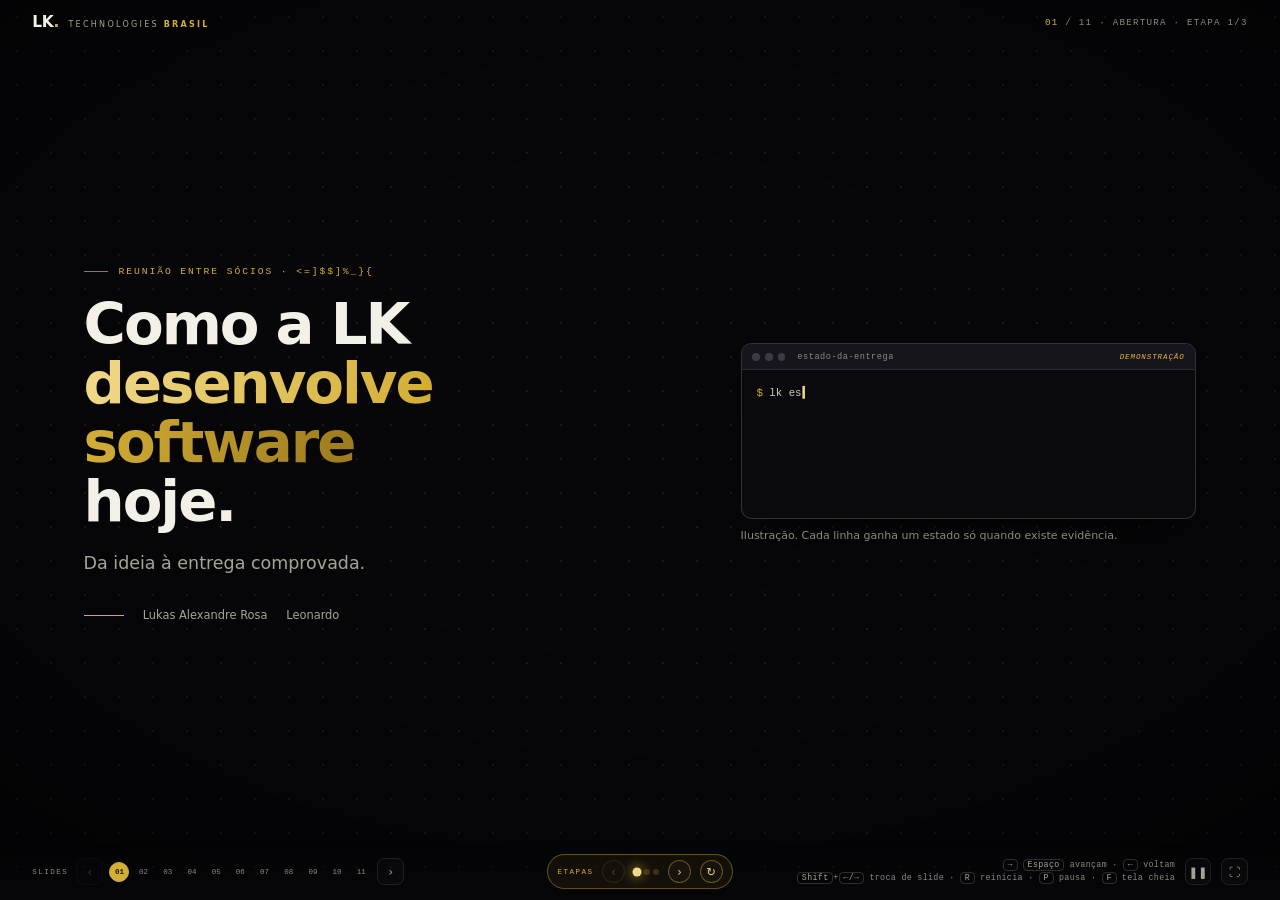
==== commit f4482b3a: "Homologação final: ritmo, glossário e correções de acessibilidade - Enxuga o ritmo (58 etapas, ~11 m" ====
--- a/index.html
+++ b/index.html
@@ -23,7 +23,7 @@
 <main id="deck">
 
 <!-- 01 · ABERTURA -->
-<section class="slide s1" data-title="Abertura" data-max="3" aria-labelledby="t1">
+<section class="slide s1" data-title="Abertura" data-max="2" aria-labelledby="t1">
   <div class="wrap">
     <div>
       <p class="eyebrow ac" style="--i:0" data-decrypt>Reunião entre sócios · 01.11.2026</p>
@@ -93,7 +93,7 @@
 </section>
 
 <!-- 04 · IDEIA VIRA ISSUE -->
-<section class="slide s4" data-title="Ideia vira issue" data-max="7" aria-labelledby="t4">
+<section class="slide s4" data-title="Ideia vira issue" data-max="6" aria-labelledby="t4">
   <div class="wrap">
     <div style="display:grid;gap:1.1rem">
       <p class="eyebrow ac" style="--i:0" data-decrypt>Uma ideia vira uma issue</p>
@@ -101,7 +101,8 @@
       <div class="card idea ac" style="--i:2">
         <span class="idea__tag">Ideia inicial</span>
         <q>Precisamos permitir que um novo usuário crie sua conta na LK.</q>
-        <div class="why rv" data-from="7">
+        <p class="note"><b>Issue</b> é a tarefa escrita no GitHub, com o que entra, o que fica fora e como provar que está pronta.</p>
+        <div class="why rv" data-from="6">
           <h4>Sem especificação</h4>
           <p>o código cresce sem limite de escopo</p>
           <p>ninguém consegue provar que funciona</p>
@@ -114,15 +115,15 @@
       <div class="gh" role="group" aria-label="Issue em construção">
         <div class="gh__head">
           <b>Cadastro de usuário com e-mail verificado</b><span class="no">#—</span>
-          <span class="pill pill--ok rv" data-from="7" style="margin-left:auto">Pronta para execução</span>
+          <span class="pill pill--ok rv" data-from="6" style="margin-left:auto">Pronta para execução</span>
         </div>
         <div class="gh__body" id="issueBody">
           <div class="sec rv" data-from="1"><h4>Problema</h4><p>Não existe um caminho próprio para uma pessoa nova criar conta nos produtos da LK.</p></div>
           <div class="sec rv" data-from="2"><h4>Objetivo</h4><p>Permitir o cadastro de um usuário com e-mail verificado.</p></div>
           <div class="sec rv" data-from="3"><h4>Escopo</h4><p>Formulário · validação · e-mail de confirmação · conta na base central.</p></div>
-          <div class="sec rv" data-from="4"><h4>Exclusões</h4><p class="x">Login com Google (trilha própria) · recuperação de senha.</p></div>
-          <div class="sec rv" data-from="5"><h4>Aceite</h4><ul><li>Pessoa nova cria a conta e recebe o e-mail</li><li>E-mail inválido ou repetido mostra erro claro</li><li>Papéis do LK System interno seguem intactos</li></ul></div>
-          <div class="sec rv" data-from="6"><h4>Dependências</h4><p>SMTP confiável · base central de usuários.</p></div>
+          <div class="sec rv" data-from="3"><h4>Exclusões</h4><p class="x">Login com Google (trilha própria) · recuperação de senha.</p></div>
+          <div class="sec rv" data-from="4"><h4>Aceite</h4><ul><li>Pessoa nova cria a conta e recebe o e-mail</li><li>E-mail inválido ou repetido mostra erro claro</li><li>Papéis do LK System interno seguem intactos</li></ul></div>
+          <div class="sec rv" data-from="5"><h4>Dependências</h4><p>SMTP confiável · base central de usuários.</p></div>
         </div>
       </div>
     </div>
@@ -133,7 +134,7 @@
 <section class="slide s5" data-title="Uso de IA" data-max="5" aria-labelledby="t5">
   <div class="wrap">
     <p class="eyebrow ac" style="--i:0" data-decrypt>Como uso inteligência artificial</p>
-    <h2 class="h2 ac" id="t5" style="--i:1">A IA acelera a execução. <em>A decisão continua humana.</em></h2>
+    <h2 class="h2 ac" id="t5" style="--i:1">A IA acelera a execução.<br /><em>A decisão continua humana.</em></h2>
     <div class="flow5 ac" style="--i:2">
       <div class="card actor spot" data-lit-at="1" data-on-from="2">
         <span class="role">Estratégia</span><h3>ChatGPT · Mia</h3>
@@ -205,6 +206,7 @@
           <div class="pn" data-p="6"><div class="card"><ul class="checks" id="ck6"></ul></div></div>
           <div class="pn" data-p="7"><div class="card done"><div class="ev"><div><b>Pull request</b>revisado e vinculado à issue</div><div><b>Checks</b>lint, tipos, testes e build verdes</div><div><b>Critérios</b>3 de 3 demonstrados</div></div><div class="warnbox">Estado: <b>Validado (G1)</b>. Ainda não publicado: faltam homologação (G2) e publicação (G3).</div></div></div>
         </div>
+        <p class="cap"><b>Em português</b><span id="cap7"></span></p>
       </div>
     </div>
   </div>
@@ -237,7 +239,7 @@
       <div><div class="big-n" id="s9n"></div><div class="big-l" id="s9l"></div><div class="state" id="s9s"></div></div>
       <div><ul class="tl" id="s9tl"></ul><div class="s9links" id="s9lk"></div></div>
     </div>
-    <p class="note ac" style="--i:4">Recortes do acompanhamento até 31/10/2026. Os estados podem mudar depois dessa data; nada aqui supõe publicação sem GO registrado.</p>
+    <p class="note ac" style="--i:4"><b>Migration</b>: alteração na estrutura do banco de dados · <b>Seed</b>: dados fictícios de teste · <b>Papéis</b>: níveis de acesso de cada usuário. Recortes até 31/10/2026; os estados podem mudar depois.</p>
   </div>
 </section>
 
@@ -274,7 +276,7 @@
     <div class="prios rv" data-from="2">
       <div class="card"><b>01</b>Concluir e publicar Clientes V2 após o GO</div>
       <div class="card"><b>02</b>Fechar os gates do LK Identity</div>
-      <div class="card"><b>03</b>Consolidar Project, CI e runners</div>
+      <div class="card"><b>03</b>Consolidar Project, CI e as máquinas de teste (runners)</div>
       <div class="card"><b>04</b>Replicar o método em novos clientes</div>
     </div>
     <p class="endq rv" data-from="2">Léo, com esse fluxo você acompanha o trabalho, participa das decisões e sabe o que realmente está pronto.</p>
--- a/css/styles.css
+++ b/css/styles.css
@@ -15,7 +15,7 @@
   --gold-b: rgba(212, 175, 55, 0.4);
   --text: #f3f0e7;
   --muted: #a7a395;
-  --faint: #6f6c62;
+  --faint: #8c897d;
   --ok: #62cf92;
   --bad: #ec6a5f;
   --warn: #e9b44c;
@@ -75,7 +75,8 @@
 
 /* Revelar por etapa (aplicado via data-from / data-at / data-until) */
 .rv { opacity: 0; transform: translateY(0.7rem); pointer-events: none; transition: opacity 0.5s var(--ease), transform 0.6s var(--ease); }
-.rv[data-show="1"] { opacity: 1; transform: none; pointer-events: auto; }
+.rv:not([data-show="1"]) { visibility: hidden; transition: opacity 0.5s var(--ease), transform 0.6s var(--ease), visibility 0s 0.5s; }
+.rv[data-show="1"] { opacity: 1; transform: none; pointer-events: auto; visibility: visible; }
 [data-dim="1"] { opacity: 0.32; filter: saturate(0.4); }
 
 /* ---------- Cartões, Spotlight ---------- */
@@ -282,7 +283,7 @@
 .kcard .pill { margin-left: auto; transition: all 0.4s; }
 .kcard.pulse { animation: pulse 1.4s ease 2; }
 @keyframes pulse { 50% { box-shadow: 0 0 0 0.35rem rgba(212, 175, 55, 0.22); border-color: var(--gold); } }
-.panes { position: relative; min-height: 16.4rem; }
+.panes { position: relative; min-height: 19.2rem; }
 .pn { position: absolute; inset: 0; opacity: 0; visibility: hidden; transform: translateY(0.5rem); transition: opacity 0.4s, transform 0.5s var(--ease), visibility 0s 0.4s; display: flex; flex-direction: column; }
 .pn.on { opacity: 1; visibility: visible; transform: none; transition: opacity 0.4s, transform 0.5s var(--ease); }
 .pn .term { flex: 1; display: flex; flex-direction: column; }
@@ -296,7 +297,7 @@
 .crit li.t .bx { background: var(--ok); border-color: var(--ok); color: #06140c; }
 .crit li.t { color: var(--text); }
 .code { display: grid; grid-template-columns: 1fr 13rem; flex: 1; }
-.code pre { margin: 0; padding: 0.9rem 1.1rem; font-family: var(--mono); font-size: 0.78rem; line-height: 1.7; color: #d7d3c4; white-space: pre; overflow: hidden; }
+.code pre { margin: 0; padding: 0.8rem 1.1rem; font-family: var(--mono); font-size: 0.76rem; line-height: 1.55; color: #d7d3c4; white-space: pre; overflow: hidden; }
 .code .kw { color: #e6a95a; } .code .ty { color: #8fc3d9; } .code .st { color: #a9d38a; } .code .cm { color: var(--faint); } .code .fn { color: var(--gold-hi); }
 .callout { border-left: 1px solid var(--line); padding: 0.9rem 1rem; font-size: 0.8rem; color: var(--muted); display: grid; gap: 0.7rem; align-content: start; }
 .callout b { color: var(--gold); font-family: var(--mono); font-size: 0.6rem; letter-spacing: 0.14em; text-transform: uppercase; display: block; margin-bottom: 0.2rem; }
@@ -341,7 +342,7 @@
 .gate[data-g="bad"] { border-color: rgba(236, 106, 95, 0.55); }
 .gate[data-g="ok"] { border-color: rgba(98, 207, 146, 0.5); }
 .gate[data-g="wait"] { border-color: rgba(233, 180, 76, 0.5); }
-.gate[data-g="lock"] { opacity: 0.55; border-style: dashed; }
+.gate[data-g="lock"] { opacity: 0.72; border-style: dashed; }
 .gbottom { display: grid; grid-template-columns: 1.3fr 1fr; gap: 0.9rem; }
 .logbox { padding: 0.2rem 0 0; }
 .logbox .term__body { min-height: 5.6rem; font-size: 0.74rem; line-height: 1.65; padding: 0.7rem 1rem; }
@@ -440,3 +441,8 @@
 .kv.swap > div:nth-child(2), .cdet.swap > :nth-child(2), .mock.swap > :nth-child(2) { animation-delay: 70ms; }
 .kv.swap > div:nth-child(3), .cdet.swap > :nth-child(3), .mock.swap > :nth-child(3) { animation-delay: 140ms; }
 .cdet.swap > :nth-child(4), .mock.swap > :nth-child(4) { animation-delay: 210ms; }
+
+.cap { display: flex; gap: 0.9rem; align-items: baseline; margin-top: 0.7rem; padding: 0.55rem 0.9rem; border-left: 2px solid var(--gold); font-size: 0.92rem; color: var(--text); min-height: 2.6rem; }
+.cap b { font-family: var(--mono); font-size: 0.6rem; letter-spacing: 0.16em; text-transform: uppercase; color: var(--gold); white-space: nowrap; }
+.idea .note b, .s9 .note b { color: var(--muted); font-weight: 600; }
+.h2, .endq, .lead { text-wrap: balance; }
